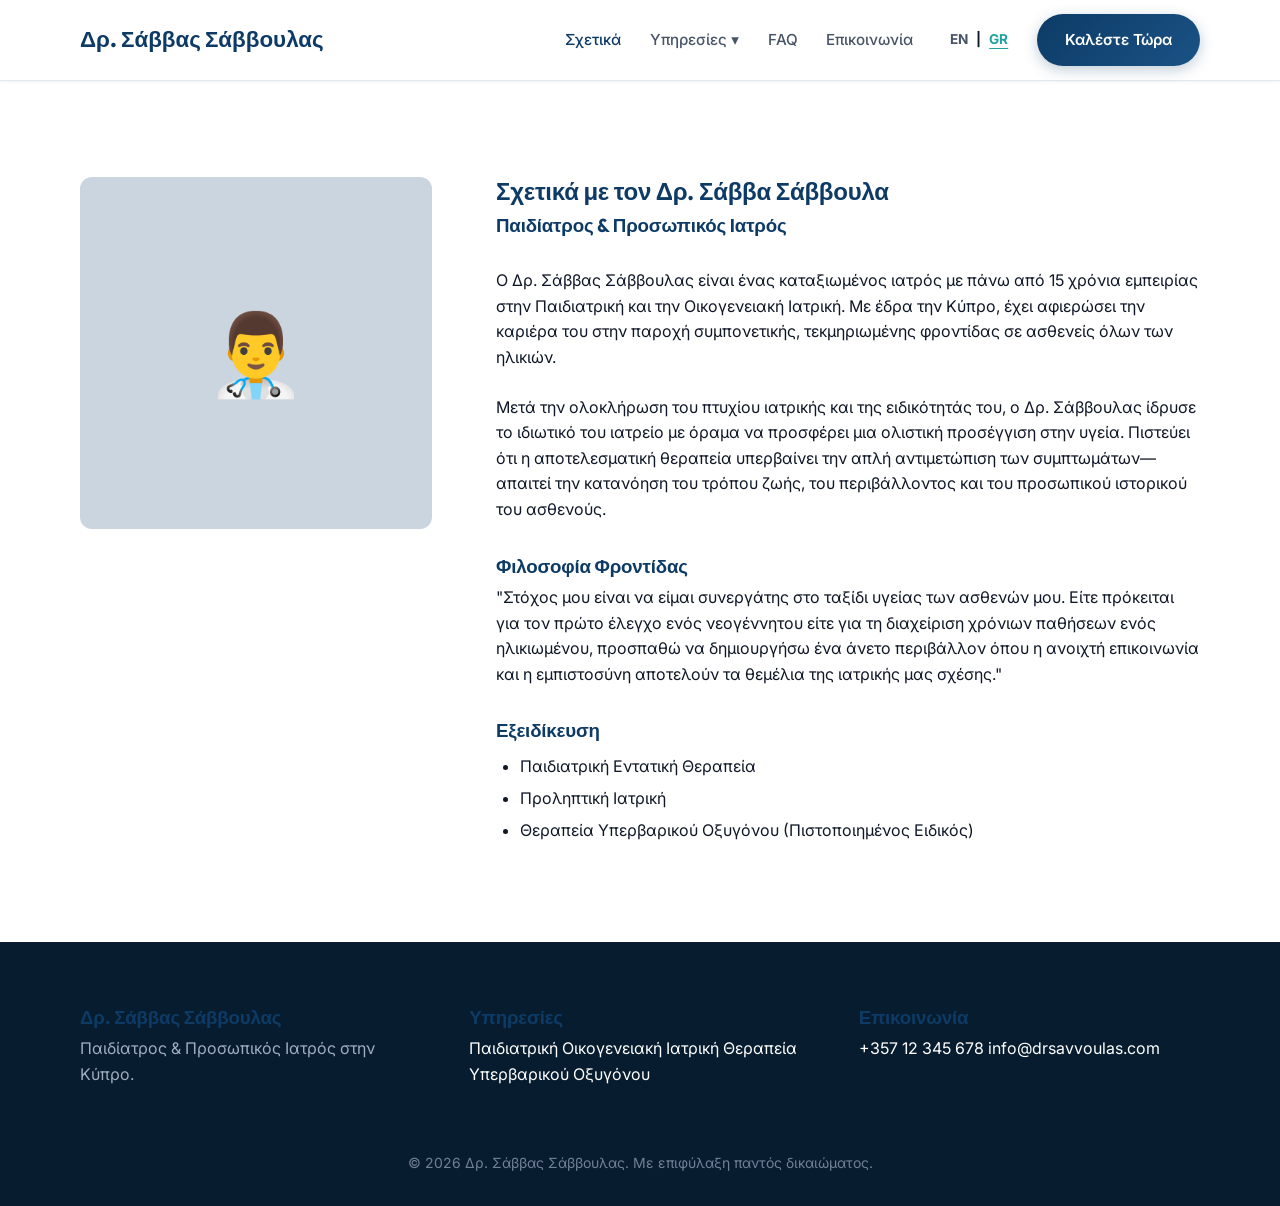
==== about-gr.html @ f69c4159 "Elevate Dr. Savvas Savvoulas medical practice website with high-res clinical photography and GeSY st" ====
<!DOCTYPE html>
<html lang="el">

<head>
    <meta charset="UTF-8" />
    <meta name="viewport" content="width=device-width, initial-scale=1.0" />
    <title>Σχετικά με τον Δρ. Σάββα Σάββουλα</title>
    <link rel="icon" type="image/png" href="assets/images/favicon.png">
    <link href="https://fonts.googleapis.com/css2?family=Inter:wght@400;500;600&family=Outfit:wght@500;700&display=swap"
        rel="stylesheet">
    <link rel="stylesheet" href="assets/css/style.css" />
</head>

<body>

    <header class="header">
        <div class="container nav-container">
            <a href="index-gr.html" class="logo">Δρ. Σάββας Σάββουλας</a>
            <div class="mobile-menu-btn"><span>☰</span></div>
            <nav class="nav-links">
                <a href="about-gr.html" class="nav-link active" style="color: var(--color-primary);">Σχετικά</a>
                <div class="dropdown">
                    <a href="#" class="nav-link">Υπηρεσίες ▾</a>
                    <div class="dropdown-content">
                        <a href="pediatrician-gr.html" class="dropdown-item">Παιδίατρος</a>
                        <a href="family-physician-gr.html" class="dropdown-item">Προσωπικός Ιατρός</a>
                        <a href="hbot-gr.html" class="dropdown-item">Θεραπεία Υπερβαρικού Οξυγόνου</a>
                    </div>
                </div>
                <a href="faq-gr.html" class="nav-link">FAQ</a>
                <a href="contact-gr.html" class="nav-link">Επικοινωνία</a>

                <div class="lang-switch">
                    <a href="about.html">EN</a>
                    <span>|</span>
                    <a href="about-gr.html" class="active">GR</a>
                </div>

                <a href="tel:+35712345678" class="btn btn-primary">Καλέστε Τώρα</a>
            </nav>
        </div>
    </header>

    <section class="section">
        <div class="container">
            <div class="flex" style="flex-wrap: wrap; gap: 4rem; align-items: flex-start;">
                <!-- Photo Placeholder -->
                <div style="flex: 1; min-width: 300px;">
                    <div
                        style="width: 100%; aspect-ratio: 1; background-color: #CBD5E0; border-radius: var(--radius-md); display: flex; align-items: center; justify-content: center; font-size: 5rem;">
                        👨‍⚕️
                    </div>
                </div>

                <div style="flex: 2; min-width: 300px;">
                    <h1>Σχετικά με τον Δρ. Σάββα Σάββουλα</h1>
                    <h3 style="color: var(--color-primary); margin-bottom: 2rem;">Παιδίατρος & Προσωπικός Ιατρός</h3>

                    <p style="margin-bottom: 1.5rem;">
                        Ο Δρ. Σάββας Σάββουλας είναι ένας καταξιωμένος ιατρός με πάνω από 15 χρόνια εμπειρίας στην
                        Παιδιατρική και την Οικογενειακή Ιατρική. Με έδρα την Κύπρο, έχει αφιερώσει την καριέρα του στην
                        παροχή συμπονετικής, τεκμηριωμένης φροντίδας σε ασθενείς όλων των ηλικιών.
                    </p>

                    <p style="margin-bottom: 1.5rem;">
                        Μετά την ολοκλήρωση του πτυχίου ιατρικής και της ειδικότητάς του, ο Δρ. Σάββουλας ίδρυσε το
                        ιδιωτικό του ιατρείο με όραμα να προσφέρει μια ολιστική προσέγγιση στην υγεία. Πιστεύει ότι η
                        αποτελεσματική θεραπεία υπερβαίνει την απλή αντιμετώπιση των συμπτωμάτων—απαιτεί την κατανόηση
                        του τρόπου ζωής, του περιβάλλοντος και του προσωπικού ιστορικού του ασθενούς.
                    </p>

                    <h3 style="margin-top: 2rem;">Φιλοσοφία Φροντίδας</h3>
                    <p style="margin-bottom: 1.5rem;">
                        "Στόχος μου είναι να είμαι συνεργάτης στο ταξίδι υγείας των ασθενών μου. Είτε πρόκειται για τον
                        πρώτο έλεγχο ενός νεογέννητου είτε για τη διαχείριση χρόνιων παθήσεων ενός ηλικιωμένου, προσπαθώ
                        να δημιουργήσω ένα άνετο περιβάλλον όπου η ανοιχτή επικοινωνία και η εμπιστοσύνη αποτελούν τα
                        θεμέλια της ιατρικής μας σχέσης."
                    </p>

                    <h3 style="margin-top: 2rem;">Εξειδίκευση</h3>
                    <ul style="list-style: disc; padding-left: 1.5rem; line-height: 2;">
                        <li>Παιδιατρική Εντατική Θεραπεία</li>
                        <li>Προληπτική Ιατρική</li>
                        <li>Θεραπεία Υπερβαρικού Οξυγόνου (Πιστοποιημένος Ειδικός)</li>
                    </ul>
                </div>
            </div>
        </div>
    </section>

    <footer>
        <div class="container">
            <div class="footer-grid">
                <div>
                    <h3>Δρ. Σάββας Σάββουλας</h3>
                    <p style="color: #a0aec0; margin-bottom: 1rem;">Παιδίατρος & Προσωπικός Ιατρός στην Κύπρο.</p>
                </div>
                <div>
                    <h3>Υπηρεσίες</h3>
                    <a href="pediatrician-gr.html">Παιδιατρική</a>
                    <a href="family-physician-gr.html">Οικογενειακή Ιατρική</a>
                    <a href="hbot-gr.html">Θεραπεία Υπερβαρικού Οξυγόνου</a>
                </div>
                <div>
                    <h3>Επικοινωνία</h3>
                    <a href="tel:+35712345678">+357 12 345 678</a>
                    <a href="mailto:info@drsavvoulas.com">info@drsavvoulas.com</a>
                </div>
            </div>
            <div style="text-align: center; margin-top: 3rem; color: #718096; font-size: 0.875rem;">&copy; 2026 Δρ.
                Σάββας Σάββουλας. Με επιφύλαξη παντός δικαιώματος.</div>
        </div>
    </footer>
    <script src="assets/js/main.js"></script>
</body>

</html>
---- assets/css/style.css ----
/* =========================================
   1. VARIABLES & THEME (Luxury Private Clinic)
   ========================================= */
:root {
  /* Mediterranean Clinical Palette */
  --color-primary: #0D3B66;
  --color-primary-light: #1A5285;
  --color-primary-dark: #07223D;
  --color-accent: #20A39E;
  --color-accent-light: #E0F4F3;
  --color-accent-gold: #D4AF37;

  --color-text-main: #101828;
  --color-text-light: #475467;
  --color-bg-light: #F8FAFC;
  --color-bg-white: #FFFFFF;
  --color-border: #E2E8F0;

  /* Typography */
  --font-main: 'Plus Jakarta Sans', 'Inter', system-ui, -apple-system, sans-serif;
  --font-heading: 'Outfit', sans-serif;

  /* Spacing */
  --spacing-xs: 0.5rem;
  --spacing-sm: 1rem;
  --spacing-md: 2rem;
  --spacing-lg: 4rem;
  --spacing-xl: 6rem;

  /* Border Radius */
  --radius-sm: 6px;
  --radius-md: 12px;
  --radius-lg: 20px;
  --radius-full: 9999px;

  /* Shadows */
  --shadow-sm: 0 1px 3px rgba(16, 24, 40, 0.06);
  --shadow-md: 0 4px 8px -2px rgba(16, 24, 40, 0.08), 0 2px 4px -2px rgba(16, 24, 40, 0.04);
  --shadow-lg: 0 16px 32px -8px rgba(16, 24, 40, 0.12), 0 4px 8px -4px rgba(16, 24, 40, 0.06);
}

/* =========================================
   2. RESET & BASE
   ========================================= */
*,
*::before,
*::after {
  box-sizing: border-box;
  margin: 0;
  padding: 0;
}

body {
  font-family: var(--font-main);
  color: var(--color-text-main);
  line-height: 1.6;
  background-color: var(--color-bg-white);
  overflow-x: hidden;
  -webkit-font-smoothing: antialiased;
}

h1, h2, h3, h4, h5, h6 {
  font-family: var(--font-heading);
  line-height: 1.2;
  color: var(--color-primary);
  margin-bottom: var(--spacing-xs);
  font-weight: 700;
  letter-spacing: -0.01em;
}

a {
  text-decoration: none;
  color: inherit;
  transition: all 0.25s ease;
}

ul {
  list-style: none;
}

img {
  max-width: 100%;
  display: block;
}

/* =========================================
   3. UTILITIES & LAYOUT
   ========================================= */
.container {
  width: 90%;
  max-width: 1200px;
  margin: 0 auto;
  padding: 0 var(--spacing-sm);
}

.section {
  padding: var(--spacing-xl) 0;
}

.bg-light {
  background-color: var(--color-bg-light);
}

.text-center {
  text-align: center;
}

.flex {
  display: flex;
}

.items-center {
  align-items: center;
}

.justify-between {
  justify-content: space-between;
}

.gap-4 {
  gap: 1rem;
}

/* Accreditation Bar */
.gesy-bar {
  background: var(--color-primary-dark);
  color: white;
  font-size: 0.75rem;
  padding: 0.5rem 0;
  text-align: center;
  font-weight: 600;
  letter-spacing: 0.05em;
  text-transform: uppercase;
}

.gesy-badge {
  background: var(--color-accent);
  color: white;
  padding: 2px 8px;
  border-radius: var(--radius-full);
  margin-right: 8px;
  font-weight: 700;
}

/* Buttons */
.btn {
  display: inline-flex;
  align-items: center;
  justify-content: center;
  gap: 0.5rem;
  padding: 0.85rem 1.75rem;
  border-radius: var(--radius-full);
  font-weight: 600;
  cursor: pointer;
  border: none;
  font-size: 0.95rem;
  transition: all 0.3s ease;
}

.btn-primary {
  background: linear-gradient(135deg, var(--color-primary) 0%, var(--color-primary-light) 100%);
  color: white;
  box-shadow: 0 4px 14px rgba(13, 59, 102, 0.25);
}

.btn-primary:hover {
  background: var(--color-primary-dark);
  transform: translateY(-2px);
  box-shadow: 0 6px 20px rgba(13, 59, 102, 0.35);
}

.btn-outline {
  background-color: transparent;
  border: 1.5px solid var(--color-primary);
  color: var(--color-primary);
}

.btn-outline:hover {
  background-color: var(--color-primary);
  color: white;
}

/* Header / Navbar */
.header {
  background: rgba(255, 255, 255, 0.95);
  backdrop-filter: blur(12px);
  box-shadow: var(--shadow-sm);
  position: sticky;
  top: 0;
  z-index: 1000;
  border-bottom: 1px solid var(--color-border);
}

.nav-container {
  display: flex;
  justify-content: space-between;
  align-items: center;
  height: 80px;
}

.logo {
  font-size: 1.4rem;
  font-weight: 800;
  color: var(--color-primary);
  font-family: var(--font-heading);
  display: flex;
  align-items: center;
  gap: 0.5rem;
}

.logo-badge {
  font-size: 0.7rem;
  text-transform: uppercase;
  background: var(--color-accent-light);
  color: var(--color-accent);
  padding: 2px 8px;
  border-radius: var(--radius-full);
  font-weight: 700;
}

.nav-links {
  display: flex;
  gap: 1.8rem;
  align-items: center;
}

.nav-link {
  font-weight: 500;
  color: var(--color-text-light);
  font-size: 0.95rem;
}

.nav-link:hover {
  color: var(--color-primary);
}

.lang-switch {
  display: flex;
  align-items: center;
  gap: 0.5rem;
  margin-left: 0.5rem;
  font-weight: 700;
  font-size: 0.85rem;
}

.lang-switch a {
  color: var(--color-text-light);
}

.lang-switch a.active {
  color: var(--color-accent);
  text-decoration: underline;
  text-underline-offset: 4px;
}

.mobile-menu-btn {
  display: none;
  font-size: 1.6rem;
  cursor: pointer;
  color: var(--color-primary);
}

/* Dropdown */
.dropdown {
  position: relative;
}

.dropdown-content {
  display: none;
  position: absolute;
  top: 100%;
  left: 0;
  background-color: white;
  min-width: 250px;
  box-shadow: var(--shadow-lg);
  border-radius: var(--radius-md);
  padding: 0.5rem 0;
  z-index: 10;
  border: 1px solid var(--color-border);
}

.dropdown:hover .dropdown-content {
  display: block;
}

.dropdown-item {
  display: block;
  padding: 0.75rem 1.25rem;
  color: var(--color-text-main);
  font-size: 0.9rem;
}

.dropdown-item:hover {
  background-color: var(--color-bg-light);
  color: var(--color-primary);
}

/* Hero Section */
.hero {
  padding: var(--spacing-xl) 0;
  background: linear-gradient(135deg, #F0FDF4 0%, #F0F9FF 50%, #EFF6FF 100%);
  display: flex;
  align-items: center;
}

.hero-content {
  max-width: 600px;
}

.hero-pill {
  display: inline-flex;
  align-items: center;
  gap: 0.5rem;
  background: white;
  border: 1px solid var(--color-border);
  padding: 0.35rem 1rem;
  border-radius: var(--radius-full);
  font-size: 0.8rem;
  font-weight: 600;
  color: var(--color-accent);
  margin-bottom: 1.25rem;
  box-shadow: var(--shadow-sm);
}

.hero-title {
  font-size: 3.2rem;
  color: var(--color-primary);
  margin-bottom: var(--spacing-xs);
  line-height: 1.1;
}

.hero-subtitle {
  font-size: 1.15rem;
  color: var(--color-text-light);
  margin-bottom: var(--spacing-md);
  line-height: 1.7;
}

.hero-image-container {
  flex: 1;
  display: flex;
  justify-content: center;
}

.hero-photo-wrapper {
  position: relative;
  max-width: 440px;
  width: 100%;
  border-radius: var(--radius-lg);
  overflow: hidden;
  box-shadow: var(--shadow-lg);
  border: 4px solid white;
}

.hero-photo-wrapper img {
  width: 100%;
  height: 480px;
  object-fit: cover;
  display: block;
}

.hero-floating-badge {
  position: absolute;
  bottom: 20px;
  left: 20px;
  right: 20px;
  background: rgba(255, 255, 255, 0.92);
  backdrop-filter: blur(10px);
  padding: 1rem;
  border-radius: var(--radius-md);
  border: 1px solid rgba(255, 255, 255, 0.5);
  box-shadow: var(--shadow-md);
}

/* Service Cards */
.service-grid {
  display: grid;
  grid-template-columns: repeat(auto-fit, minmax(320px, 1fr));
  gap: 2rem;
  margin-top: var(--spacing-md);
}

.card {
  background: white;
  border-radius: var(--radius-lg);
  box-shadow: var(--shadow-sm);
  transition: all 0.3s ease;
  border: 1px solid var(--color-border);
  overflow: hidden;
  display: flex;
  flex-direction: column;
}

.card:hover {
  transform: translateY(-6px);
  box-shadow: var(--shadow-lg);
  border-color: var(--color-accent);
}

.card-image-box {
  position: relative;
  width: 100%;
  height: 200px;
  overflow: hidden;
}

.card-image-box img {
  width: 100%;
  height: 100%;
  object-fit: cover;
  transition: transform 0.6s ease;
}

.card:hover .card-image-box img {
  transform: scale(1.05);
}

.card-body {
  padding: 1.75rem;
  display: flex;
  flex-direction: column;
  flex: 1;
  justify-content: space-between;
}

.card h3 {
  font-size: 1.35rem;
  margin-bottom: 0.75rem;
  color: var(--color-primary);
}

.card p {
  color: var(--color-text-light);
  font-size: 0.95rem;
  line-height: 1.6;
  margin-bottom: 1.5rem;
}

.card-link {
  color: var(--color-accent);
  font-weight: 700;
  display: inline-flex;
  align-items: center;
  gap: 0.25rem;
}

/* Clinic Values / Trust */
.clinic-trust-grid {
  display: grid;
  grid-template-columns: repeat(auto-fit, minmax(240px, 1fr));
  gap: 2rem;
  margin-top: 3rem;
}

.trust-item {
  background: white;
  padding: 2rem;
  border-radius: var(--radius-md);
  border: 1px solid var(--color-border);
  text-align: center;
}

.trust-number {
  font-size: 2.5rem;
  font-family: var(--font-heading);
  font-weight: 800;
  color: var(--color-primary);
  margin-bottom: 0.5rem;
}

/* Footer */
footer {
  background-color: #071C2E;
  color: white;
  padding: var(--spacing-lg) 0 2rem;
}

.footer-grid {
  display: grid;
  grid-template-columns: repeat(auto-fit, minmax(240px, 1fr));
  gap: 3rem;
}

.footer h3 {
  color: white;
  font-size: 1.2rem;
  margin-bottom: 1.25rem;
}

.footer a {
  color: #94A3B8;
  display: block;
  margin-bottom: 0.5rem;
  font-size: 0.9rem;
}

.footer a:hover {
  color: var(--color-accent);
}

/* Responsive */
@media (max-width: 868px) {
  .nav-links {
    display: none;
    flex-direction: column;
    position: absolute;
    top: 80px;
    left: 0;
    width: 100%;
    background: white;
    padding: 1.5rem;
    box-shadow: var(--shadow-md);
  }

  .nav-links.active {
    display: flex;
  }

  .mobile-menu-btn {
    display: block;
  }

  .hero {
    flex-direction: column;
    text-align: center;
    padding: var(--spacing-lg) 0;
  }

  .hero-content {
    margin-bottom: 2.5rem;
  }

  .hero-title {
    font-size: 2.4rem;
  }
}
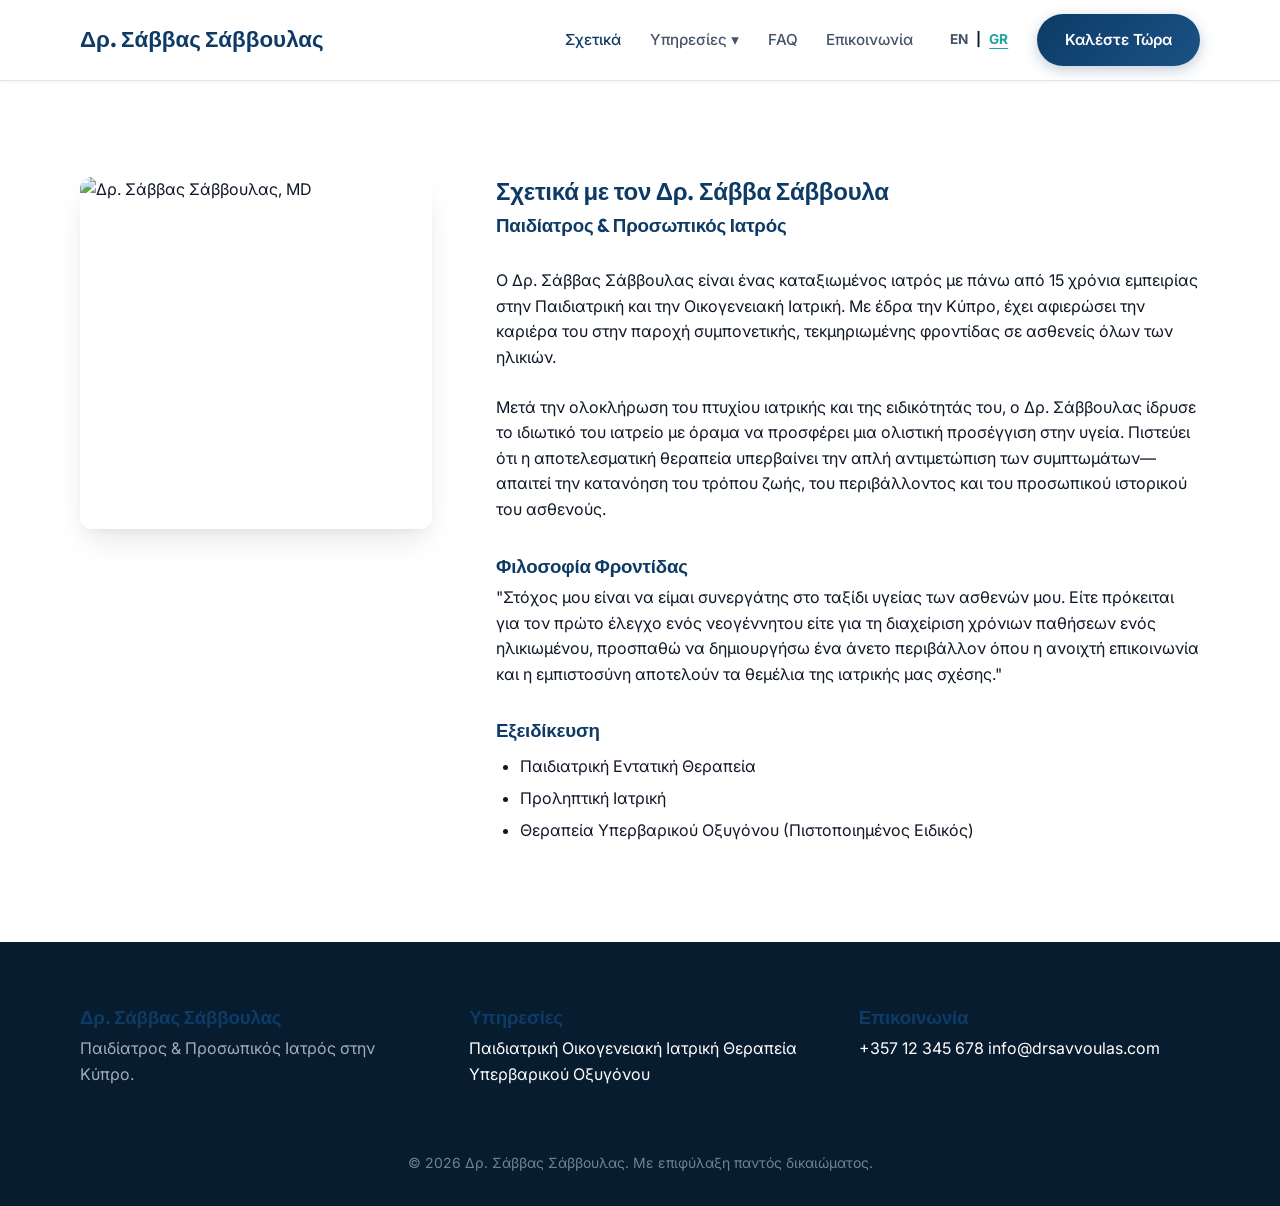
==== commit a7333f10: "feat: polish UI with Google Material Symbols vector icons across all pages" ====
--- a/about-gr.html
+++ b/about-gr.html
@@ -15,8 +15,8 @@
 
     <header class="header">
         <div class="container nav-container">
-            <a href="index-gr.html" class="logo">Δρ. Σάββας Σάββουλας</a>
-            <div class="mobile-menu-btn"><span>☰</span></div>
+            <a href="index.html" class="logo">Δρ. Σάββας Σάββουλας</a>
+            <div class="mobile-menu-btn"><span class="material-symbols-outlined">menu</span></div>
             <nav class="nav-links">
                 <a href="about-gr.html" class="nav-link active" style="color: var(--color-primary);">Σχετικά</a>
                 <div class="dropdown">
@@ -44,12 +44,11 @@
     <section class="section">
         <div class="container">
             <div class="flex" style="flex-wrap: wrap; gap: 4rem; align-items: flex-start;">
-                <!-- Photo Placeholder -->
+                <!-- Professional Doctor Photo -->
                 <div style="flex: 1; min-width: 300px;">
-                    <div
-                        style="width: 100%; aspect-ratio: 1; background-color: #CBD5E0; border-radius: var(--radius-md); display: flex; align-items: center; justify-content: center; font-size: 5rem;">
-                        👨‍⚕️
-                    </div>
+                    <img src="https://images.pexels.com/photos/5327585/pexels-photo-5327585.jpeg?auto=compress&cs=tinysrgb&w=1200"
+                        alt="Δρ. Σάββας Σάββουλας, MD"
+                        style="width: 100%; aspect-ratio: 1; object-fit: cover; border-radius: var(--radius-md); box-shadow: var(--shadow-lg);">
                 </div>
 
                 <div style="flex: 2; min-width: 300px;">
--- a/assets/css/style.css
+++ b/assets/css/style.css
@@ -1,3 +1,34 @@
+@import url('https://fonts.googleapis.com/css2?family=Material+Symbols+Outlined:opsz,wght,FILL,GRAD@20..48,100..700,0..1,-50..200');
+
+.material-symbols-outlined {
+  font-family: 'Material Symbols Outlined';
+  font-weight: normal;
+  font-style: normal;
+  font-size: 24px;
+  line-height: 1;
+  letter-spacing: normal;
+  text-transform: none;
+  display: inline-block;
+  white-space: nowrap;
+  word-wrap: normal;
+  direction: ltr;
+  -webkit-font-feature-settings: 'liga';
+  -webkit-font-smoothing: antialiased;
+  vertical-align: middle;
+}
+
+.card-icon {
+  width: 56px;
+  height: 56px;
+  border-radius: var(--radius-md);
+  background: var(--color-accent-light);
+  display: inline-flex;
+  align-items: center;
+  justify-content: center;
+  margin-bottom: 1.25rem;
+  color: var(--color-accent);
+}
+
 /* =========================================
    1. VARIABLES & THEME (Luxury Private Clinic)
    ========================================= */
